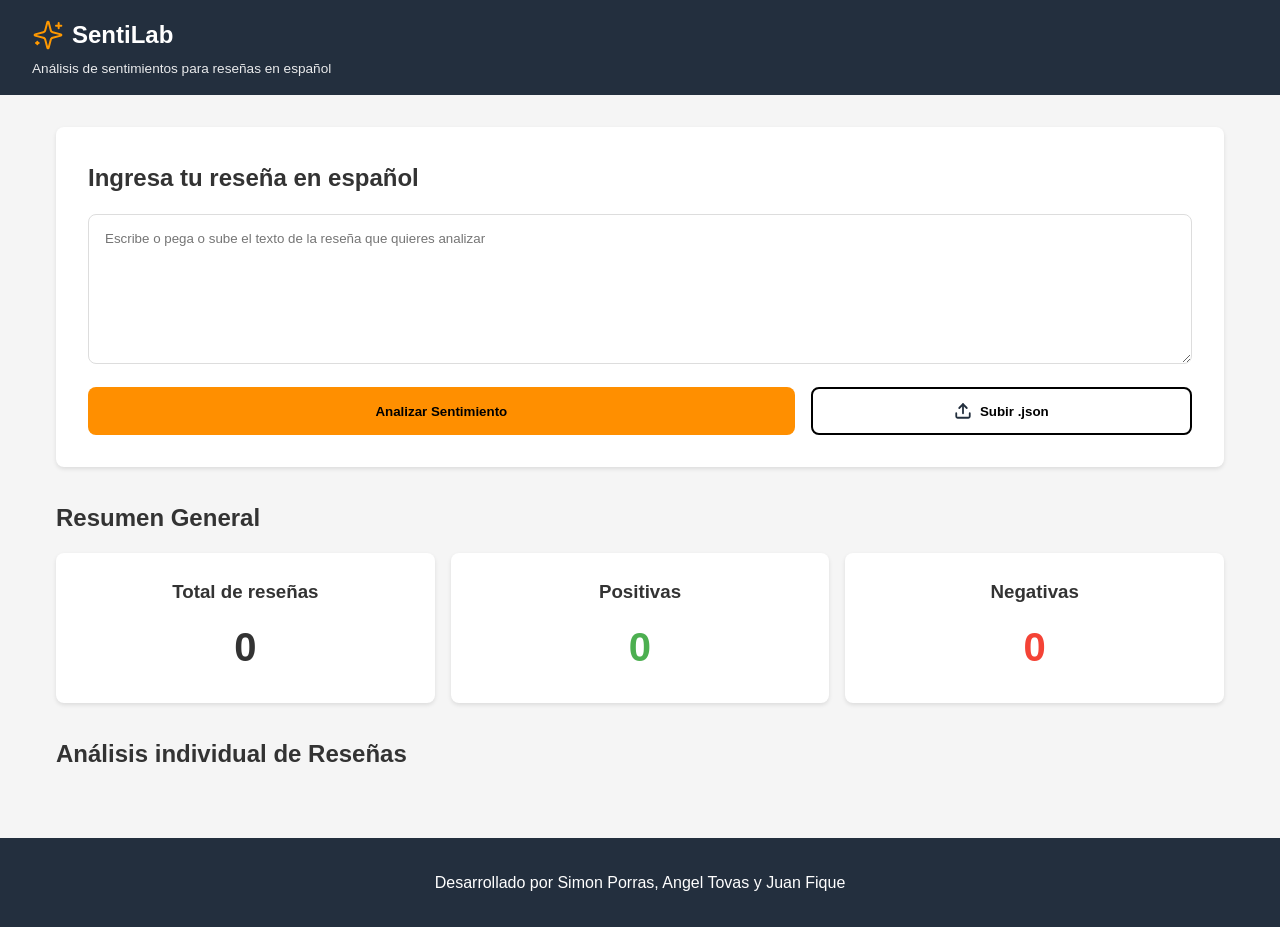
==== frontend/index.html @ 41506b13 "change project organization" ====
<!DOCTYPE html>
<html lang="es">
<head>
    <meta charset="UTF-8">
    <meta name="viewport" content="width=device-width, initial-scale=1.0">
    <title>SentiLab - Análisis de Sentimientos</title>
    <link rel="stylesheet" href="styles.css">
</head>
<body>
    <header class="header">
        <div class="logo-container">
            <div class="logo-text">
                <img src="Icons/SentiLabIcon.svg" alt="SentiLab Logo" class="logo">
                <span class="brand-name">SentiLab</span>
            </div>
            <p class="subtitle">Análisis de sentimientos para reseñas en español</p>
        </div>
    </header>

    <main>
        <div class="input-container">
            <h2>Ingresa tu reseña en español</h2>
            <textarea id="review-text" placeholder="Escribe o pega o sube el texto de la reseña que quieres analizar"></textarea>
            <div class="button-group">
                <button id="analyze-btn" class="primary-btn">Analizar Sentimiento</button>
                <button id="upload-btn" class="secondary-btn">
                    <img src="Icons/Upload.svg" alt="Upload Icon" class="logo" style="width:18px;height:18px;">
                    Subir .json
                </button>
                <!-- input de archivo oculto usado para lectura del contenido -->
                <input type="file" id="file-input" accept=".txt,.json" style="display:none">
            </div>
        </div>

        <div class="results-container">
            <h2>Resumen General</h2>
            <div class="stats-grid">
                <div class="stat-card">
                    <h3>Total de reseñas</h3>
                    <span class="stat-number" id="total-reviews">0</span>
                </div>
                <div class="stat-card positive">
                    <h3>Positivas</h3>
                    <span class="stat-number" id="positive-reviews">0</span>
                </div>
                <div class="stat-card negative">
                    <h3>Negativas</h3>
                    <span class="stat-number" id="negative-reviews">0</span>
                </div>
            </div>

            <div class="individual-reviews">
                <h2>Análisis individual de Reseñas</h2>
                <div class="reviews-list" id="reviews-container">
                    <!-- Las reseñas se agregarán aquí dinámicamente -->
                </div>
            </div>
        </div>
    </main>

    <footer>
        <p>Desarrollado por Simon Porras, Angel Tovas y  Juan Fique</p>
    </footer>
    
</body>
</html>
---- frontend/styles.css ----
/* Variables globales */
:root {
    --primary-color: #232F3E;
    --secondary-color: #ff8f00;
    --success-color: #4caf50;
    --danger-color: #f44336;
    --background-color: #f5f5f5;
    --card-background: #ffffff;
    --text-color: #333333;
    --border-radius: 8px;
    --box-shadow: 0 2px 4px rgba(0, 0, 0, 0.1);
}

/* Estilos generales */
* {
    margin: 0;
    padding: 0;
    box-sizing: border-box;
}

body {
    font-family: 'Segoe UI', Tahoma, Geneva, Verdana, sans-serif;
    line-height: 1.6;
    background-color: var(--background-color);
    color: var(--text-color);
}

/* Header */
header {
    background-color: #232F3E;
    color: white;
    padding: 0.5rem 2rem;
}

.logo-container {
    display: flex;
    flex-direction: column;
    align-items: flex-start;
    padding: 0.5rem 0;
}

.logo-text {
    display: flex;
    align-items: center;
    gap: 0.5rem;
}

.logo-text span {
    font-size: 1.5rem;
    font-weight: bold;
}

.logo-img {
    width: 24px;
    height: 24px;
}

.subtitle {
    font-size: 0.85rem;
    opacity: 0.9;
    margin-top: 0.2rem;
}

/* Main content */
main {
    max-width: 1200px;
    margin: 0 auto;
    padding: 2rem 1rem;
}

/* Input container */
.input-container {
    background-color: var(--card-background);
    padding: 2rem;
    border-radius: var(--border-radius);
    margin-bottom: 2rem;
    box-shadow: var(--box-shadow);
}

textarea {
    width: 100%;
    min-height: 150px;
    padding: 1rem;
    margin: 1rem 0;
    border: 1px solid #ddd;
    border-radius: var(--border-radius);
    resize: vertical;
    font-family: inherit;
}

.button-group {
    display: flex;
    gap: 1rem;
    flex-wrap: wrap;
}

.primary-btn, .secondary-btn {
    padding: 0.8rem 1.5rem;
    border: none;
    border-radius: var(--border-radius);
    cursor: pointer;
    font-weight: 600;
    transition: transform 0.2s, box-shadow 0.2s;
}

.primary-btn {
    background-color: var(--secondary-color);
    color: black;
    flex: 2;
}

.secondary-btn {
    background-color: var(--card-background);
    border: 2px solid black;
    color: black;
    flex: 1;
    display: flex;
    align-items: center;
    justify-content: center;
    gap: 0.5rem;
}

.primary-btn:hover, .secondary-btn:hover {
    transform: translateY(-2px);
    box-shadow: var(--box-shadow);
}

/* Results container */
.stats-grid {
    display: grid;
    grid-template-columns: repeat(auto-fit, minmax(200px, 1fr));
    gap: 1rem;
    margin: 1rem 0 2rem 0;
}

.stat-card {
    background-color: var(--card-background);
    padding: 1.5rem;
    border-radius: var(--border-radius);
    text-align: center;
    box-shadow: var(--box-shadow);
}

.stat-number {
    font-size: 2.5rem;
    font-weight: bold;
    display: block;
    margin-top: 0.5rem;
}

.positive .stat-number {
    color: var(--success-color);
}

.negative .stat-number {
    color: var(--danger-color);
}

/* Individual reviews */
.reviews-list {
    display: flex;
    flex-direction: column;
    gap: 1rem;
}

.review-item {
    background-color: var(--card-background);
    padding: 1.5rem;
    border-radius: var(--border-radius);
    box-shadow: var(--box-shadow);
}

/* Diferenciar reseñas positivas y negativas (maquetación) */
.review-item.positive {
    border: 1px solid rgba(76, 175, 80, 0.25);
    background-color: #f6fffa;
}
.review-item.negative {
    border: 1px solid rgba(244, 67, 54, 0.12);
    background-color: #fff6f6;
}

.review-header {
    display: flex;
    align-items: center;
    gap: 0.75rem;
    margin-bottom: 0.75rem;
}
.review-index {
    background-color: #232f3e;
    color: white;
    width: 30px;
    height: 30px;
    display: inline-flex;
    align-items: center;
    justify-content: center;
    border-radius: 50%;
    font-weight: 700;
}

.review-sentiment {
    display: flex;
    align-items: center;
    gap: 0.75rem;
    padding: 0.75rem 1rem;
    border-radius: 8px;
    margin-bottom: 1rem;
    border: 1px solid rgba(0,0,0,0.04);
}
.review-item.positive .review-sentiment{
    background-color: rgb(200, 255, 200);
    border-color: rgb(0, 255, 8);
}
.review-item.negative .review-sentiment{
    background-color: rgb(255, 200, 200);
    border-color: rgb(255, 17, 0);
}

.sentiment-icon{
    width: 34px;
    height: 34px;
    border-radius: 50%;
    display: inline-flex;
    align-items: center;
    justify-content: center;
    font-size: 16px;
}
.review-item.positive .sentiment-icon{
    background-color: rgba(76,175,80,0.08);
    color: var(--success-color);
}
.review-item.negative .sentiment-icon{
    background-color: rgba(244,67,54,0.06);
    color: var(--danger-color);
}

.sentiment-label .sentiment-sub{
    font-size: 0.85rem;
    color: #6b6b6b;
    margin-top: 0.25rem;
}

.review-text{
    padding: 0.75rem 0;
    color: #222;
}

.review-sentiment {
    display: flex;
    align-items: center;
    gap: 0.5rem;
    margin-bottom: 1rem;
}

.sentiment-icon {
    font-size: 1.5rem;
}

/* Footer */
footer {
    text-align: center;
    padding: 2rem;
    margin-top: 2rem;
    background-color: var(--primary-color);
    color: white;
}

/* Responsive design */
@media (max-width: 768px) {
    .button-group {
        flex-direction: column;
    }

    .primary-btn, .secondary-btn {
        width: 100%;
    }

    .stats-grid {
        grid-template-columns: 1fr;
    }

    .input-container, .results-container {
        padding: 1rem;
    }
}

@media (max-width: 480px) {
    header {
        padding: 0.5rem;
    }

    .logo-icon {
        font-size: 1.5rem;
    }

    h1 {
        font-size: 1.5rem;
    }

    .subtitle {
        font-size: 0.9rem;
    }

    main {
        padding: 1rem;
    }
}
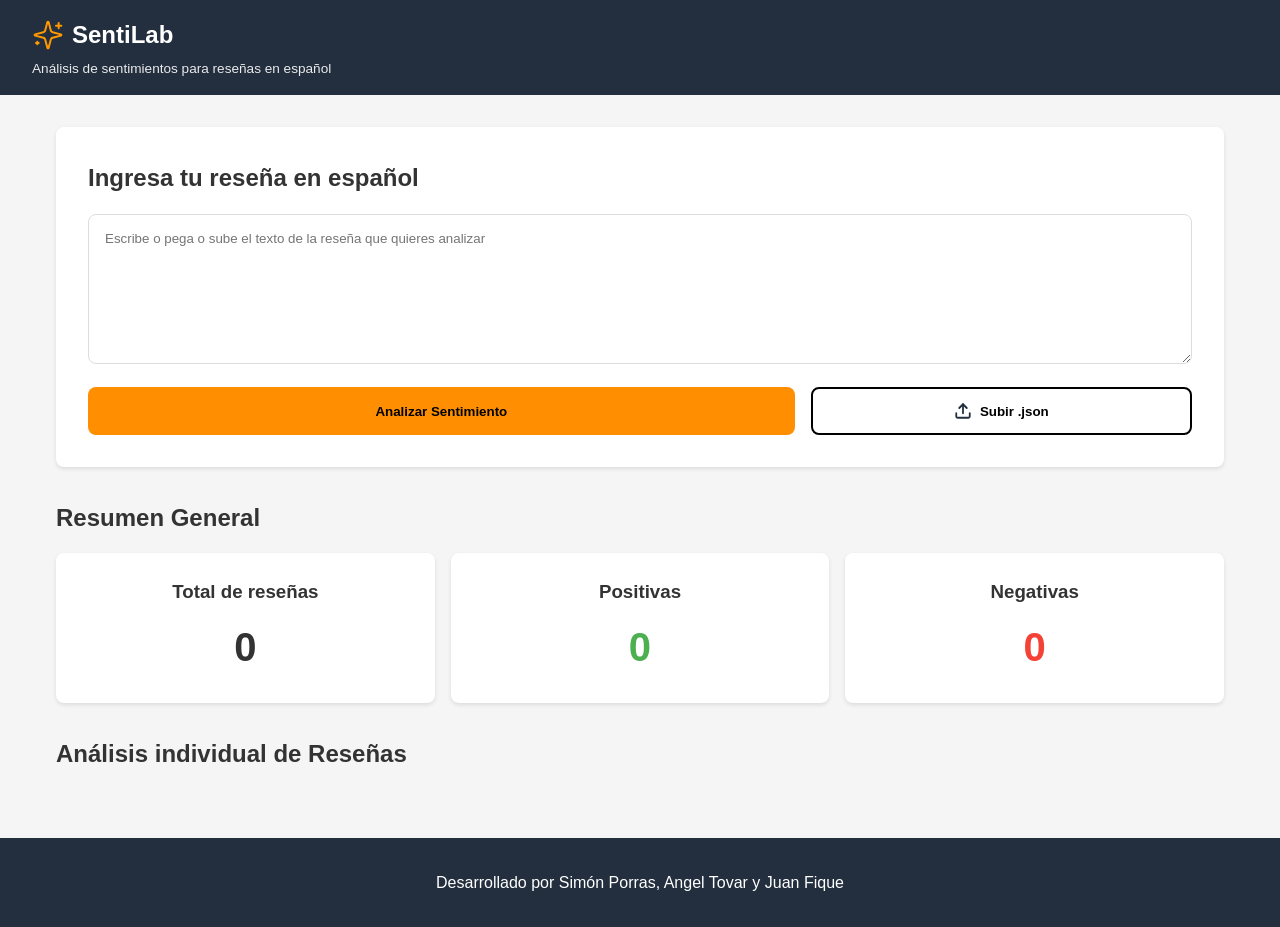
==== commit e1cea82e: "updated show percentages" ====
--- a/frontend/index.html
+++ b/frontend/index.html
@@ -59,8 +59,8 @@
     </main>
 
     <footer>
-        <p>Desarrollado por Simon Porras, Angel Tovas y  Juan Fique</p>
+        <p>Desarrollado por Simón Porras, Angel Tovar y  Juan Fique</p>
     </footer>
-    
+    <script src="script.js"></script>
 </body>
 </html>
